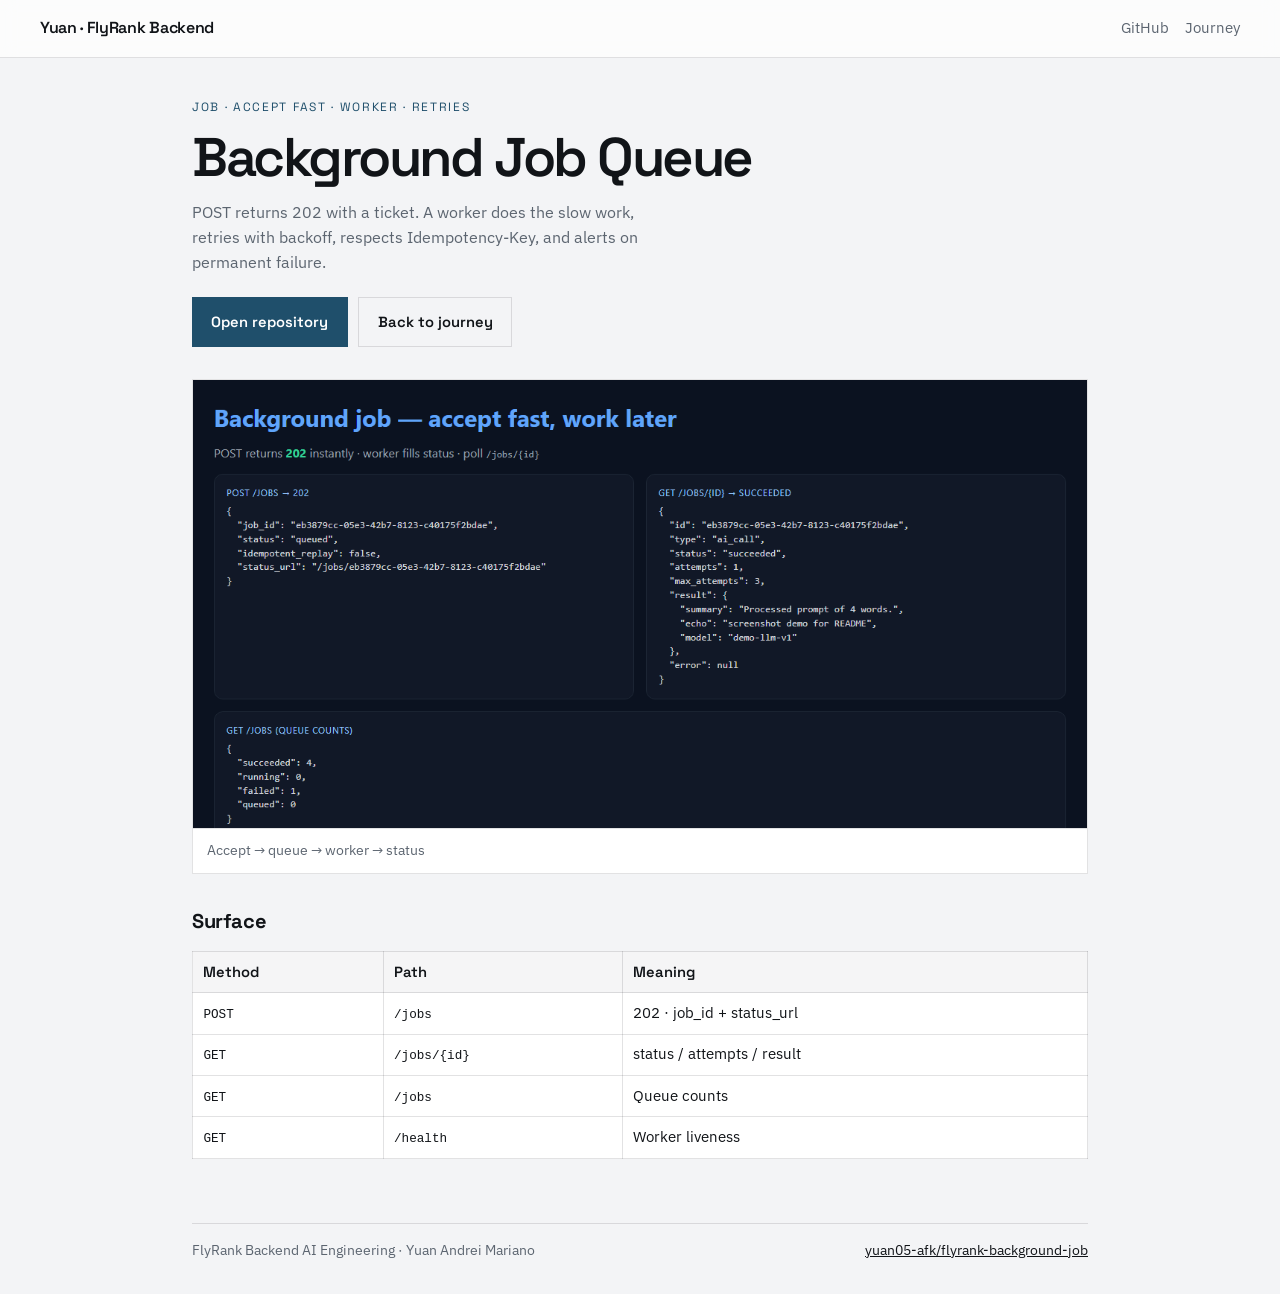
==== web/index.html @ 03aaaee6 "Add Netlify showcase site for background job API" ====
<!doctype html>
<html lang="en">
<head>
  <meta charset="utf-8" />
  <meta name="viewport" content="width=device-width, initial-scale=1" />
  <title>Background Job Queue · FlyRank · Yuan Mariano</title>
  <meta name="description" content="POST returns 202 with a ticket. A worker does the slow work, retries with backoff, respects Idempotency-Key, and alerts on permanent failure." />
  <meta property="og:title" content="Background Job Queue · FlyRank" />
  <meta property="og:description" content="POST returns 202 with a ticket. A worker does the slow work, retries with backoff, respects Idempotency-Key, and alerts on permanent failure." />
  <meta property="og:image" content="./shot.png" />
  <link rel="preconnect" href="https://fonts.googleapis.com" />
  <link rel="preconnect" href="https://fonts.gstatic.com" crossorigin />
  <link href="https://fonts.googleapis.com/css2?family=IBM+Plex+Sans:wght@400;500&family=Space+Grotesk:wght@500;600&display=swap" rel="stylesheet" />
  <link rel="stylesheet" href="./styles.css" />
  <style>:root { --accent: #1f4f6b; }</style>
</head>
<body>
  <header class="top">
    <a class="brand" href="https://yuan-ai-fluency.netlify.app/#backend">Yuan · FlyRank Backend</a>
    <nav>
      <a href="https://github.com/yuan05-afk/flyrank-background-job">GitHub</a>
      <a href="https://yuan-ai-fluency.netlify.app/#backend">Journey</a>
    </nav>
  </header>
  <main>
    <section class="hero">
      <p class="kicker">Job · Accept fast · worker · retries</p>
      <h1>Background Job Queue</h1>
      <p class="lede">POST returns 202 with a ticket. A worker does the slow work, retries with backoff, respects Idempotency-Key, and alerts on permanent failure.</p>
      <div class="cta">
        <a class="btn primary" href="https://github.com/yuan05-afk/flyrank-background-job">Open repository</a>
        <a class="btn ghost" href="https://yuan-ai-fluency.netlify.app/#backend">Back to journey</a>
      </div>
    </section>
    <section class="panel">
      <figure class="shot">
        <img src="./shot.png" alt="Accept → queue → worker → status" width="1200" height="700" />
        <figcaption>Accept → queue → worker → status</figcaption>
      </figure>
    </section>
    <section class="panel">
      <h2>Surface</h2>
      <table>
        <thead><tr><th>Method</th><th>Path</th><th>Meaning</th></tr></thead>
        <tbody><tr><td><code>POST</code></td><td><code>/jobs</code></td><td>202 · job_id + status_url</td></tr><tr><td><code>GET</code></td><td><code>/jobs/{id}</code></td><td>status / attempts / result</td></tr><tr><td><code>GET</code></td><td><code>/jobs</code></td><td>Queue counts</td></tr><tr><td><code>GET</code></td><td><code>/health</code></td><td>Worker liveness</td></tr></tbody>
      </table>
    </section>
    
  </main>
  <footer>
    <span>FlyRank Backend AI Engineering · Yuan Andrei Mariano</span>
    <a href="https://github.com/yuan05-afk/flyrank-background-job">yuan05-afk/flyrank-background-job</a>
  </footer>
</body>
</html>
---- web/styles.css ----
:root {
  --ink: #111418;
  --paper: #f3f4f6;
  --muted: #5c6570;
  --line: rgba(17,20,24,.12);
  --display: "Space Grotesk", system-ui, sans-serif;
  --body: "IBM Plex Sans", system-ui, sans-serif;
}
* { box-sizing: border-box; }
body { margin: 0; font-family: var(--body); color: var(--ink); background: var(--paper); line-height: 1.55; }
a { color: inherit; }
.top { display:flex; justify-content:space-between; align-items:center; gap:1rem; padding:1rem clamp(1rem,4vw,2.5rem); border-bottom:1px solid var(--line); background:rgba(255,255,255,.7); backdrop-filter:blur(8px); position:sticky; top:0; }
.brand { font-family:var(--display); font-weight:600; text-decoration:none; letter-spacing:-.02em; }
nav { display:flex; gap:1rem; font-size:.92rem; color:var(--muted); }
nav a { text-decoration:none; }
nav a:hover { color:var(--ink); }
main { width:min(56rem, calc(100% - 2rem)); margin:0 auto; padding:2.5rem 0 4rem; }
.hero { margin-bottom:2rem; }
.kicker { font-family:var(--display); font-size:.75rem; letter-spacing:.14em; text-transform:uppercase; color:var(--accent); margin:0 0 .85rem; }
h1 { font-family:var(--display); font-weight:600; font-size:clamp(2.2rem,5vw,3.4rem); letter-spacing:-.045em; line-height:1; margin:0 0 1rem; }
.lede { max-width:46ch; color:var(--muted); margin:0 0 1.4rem; }
.cta { display:flex; flex-wrap:wrap; gap:.65rem; }
.btn { font-family:var(--display); font-weight:600; font-size:.92rem; text-decoration:none; padding:.78rem 1.15rem; border:1px solid transparent; }
.btn.primary { background:var(--accent); color:#fff; }
.btn.ghost { border-color:var(--line); }
.panel { margin-top:2rem; }
h2 { font-family:var(--display); font-size:1.25rem; letter-spacing:-.02em; margin:0 0 .85rem; }
.shot { margin:0; border:1px solid var(--line); background:#fff; }
.shot img { width:100%; height:auto; display:block; max-height:28rem; object-fit:cover; object-position:top; }
.shot figcaption { padding:.7rem .9rem; font-size:.88rem; color:var(--muted); border-top:1px solid var(--line); }
table { width:100%; border-collapse:collapse; font-size:.92rem; background:#fff; }
th, td { border:1px solid var(--line); padding:.55rem .65rem; text-align:left; vertical-align:top; }
th { background:rgba(17,20,24,.04); font-family:var(--display); font-weight:600; }
code { font-size:.86em; }
.muted { color:var(--muted); }
.demo-box { border:1px solid var(--line); background:#fff; padding:1rem; }
.demo-form { display:flex; gap:.5rem; margin-bottom:1rem; }
.demo-form input { flex:1; padding:.65rem .75rem; border:1px solid var(--line); font:inherit; }
.demo-form button { font-family:var(--display); font-weight:600; border:0; background:var(--accent); color:#fff; padding:.65rem .9rem; cursor:pointer; }
.demo-list { list-style:none; margin:0; padding:0; }
.demo-list li { display:flex; justify-content:space-between; gap:1rem; padding:.65rem 0; border-bottom:1px solid var(--line); }
.demo-list button { border:1px solid var(--line); background:transparent; padding:.25rem .55rem; cursor:pointer; font:inherit; }
.demo-stats { margin:.75rem 0 0; font-size:.88rem; color:var(--muted); }
footer { width:min(56rem, calc(100% - 2rem)); margin:0 auto 2rem; padding-top:1rem; border-top:1px solid var(--line); display:flex; flex-wrap:wrap; justify-content:space-between; gap:.75rem; color:var(--muted); font-size:.88rem; }
footer a { color:var(--ink); }
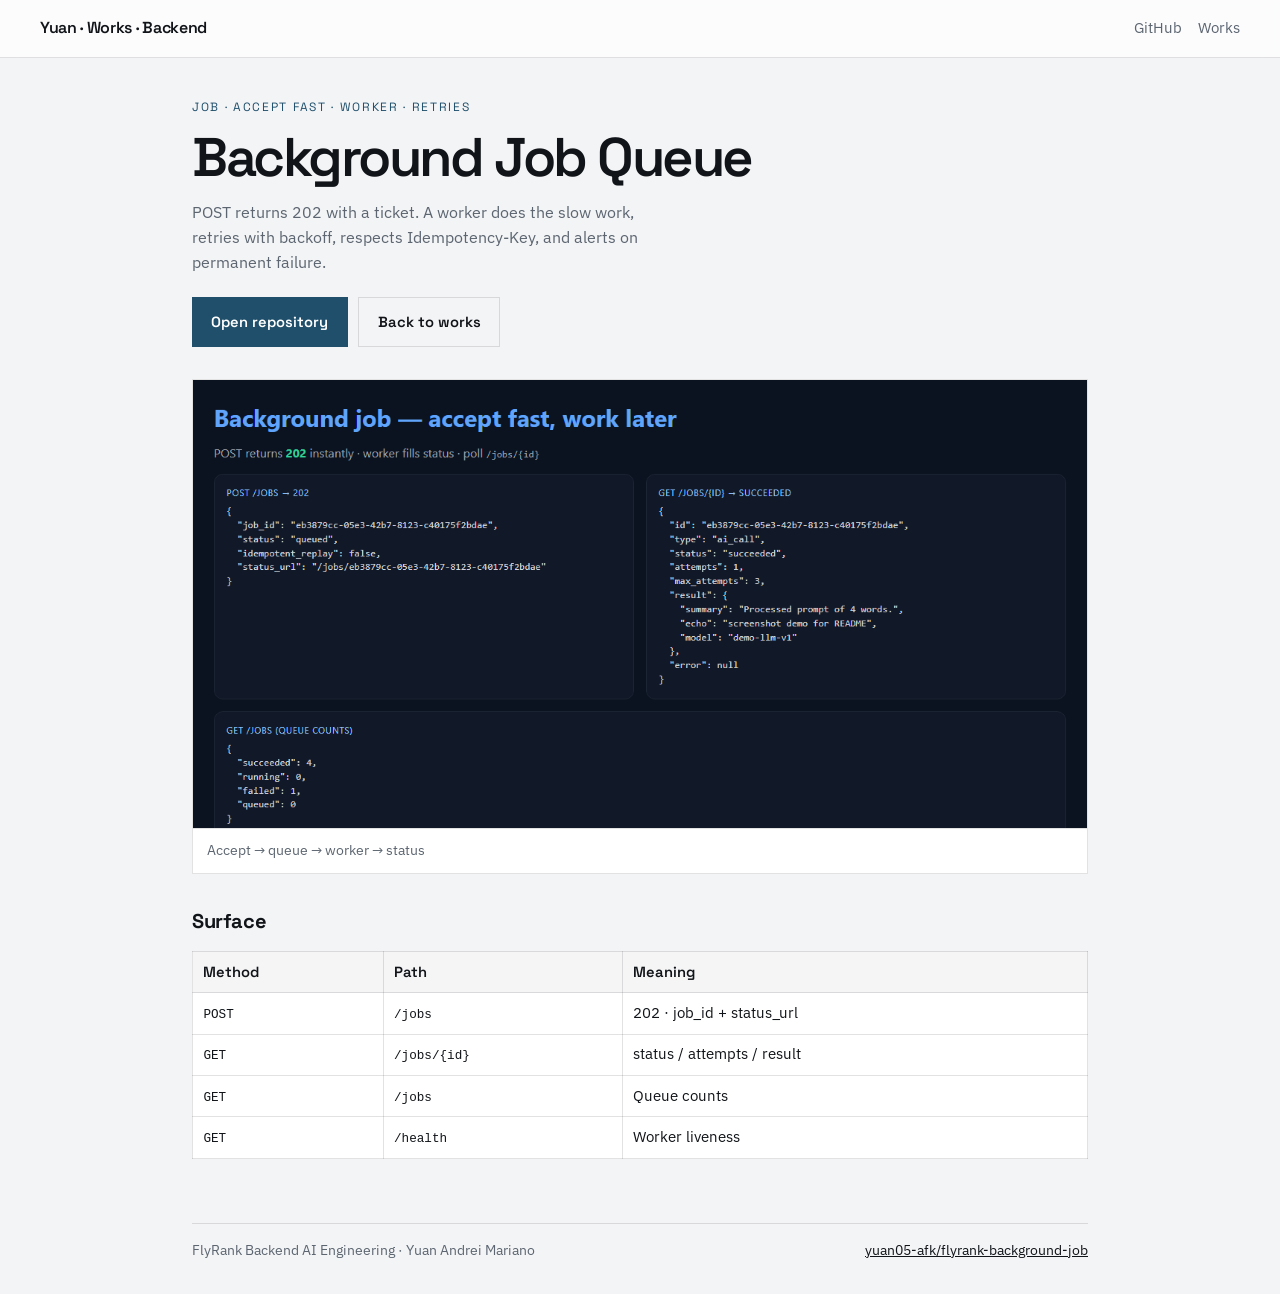
==== commit a3f2a3aa: "Point showcase link-backs to yuan-mariano-works hub." ====
--- a/web/index.html
+++ b/web/index.html
@@ -16,10 +16,10 @@
 </head>
 <body>
   <header class="top">
-    <a class="brand" href="https://yuan-ai-fluency.netlify.app/#backend">Yuan · FlyRank Backend</a>
+    <a class="brand" href="https://yuan-mariano-works.netlify.app/#backend">Yuan · Works · Backend</a>
     <nav>
       <a href="https://github.com/yuan05-afk/flyrank-background-job">GitHub</a>
-      <a href="https://yuan-ai-fluency.netlify.app/#backend">Journey</a>
+      <a href="https://yuan-mariano-works.netlify.app/#backend">Works</a>
     </nav>
   </header>
   <main>
@@ -29,7 +29,7 @@
       <p class="lede">POST returns 202 with a ticket. A worker does the slow work, retries with backoff, respects Idempotency-Key, and alerts on permanent failure.</p>
       <div class="cta">
         <a class="btn primary" href="https://github.com/yuan05-afk/flyrank-background-job">Open repository</a>
-        <a class="btn ghost" href="https://yuan-ai-fluency.netlify.app/#backend">Back to journey</a>
+        <a class="btn ghost" href="https://yuan-mariano-works.netlify.app/#backend">Back to works</a>
       </div>
     </section>
     <section class="panel">
